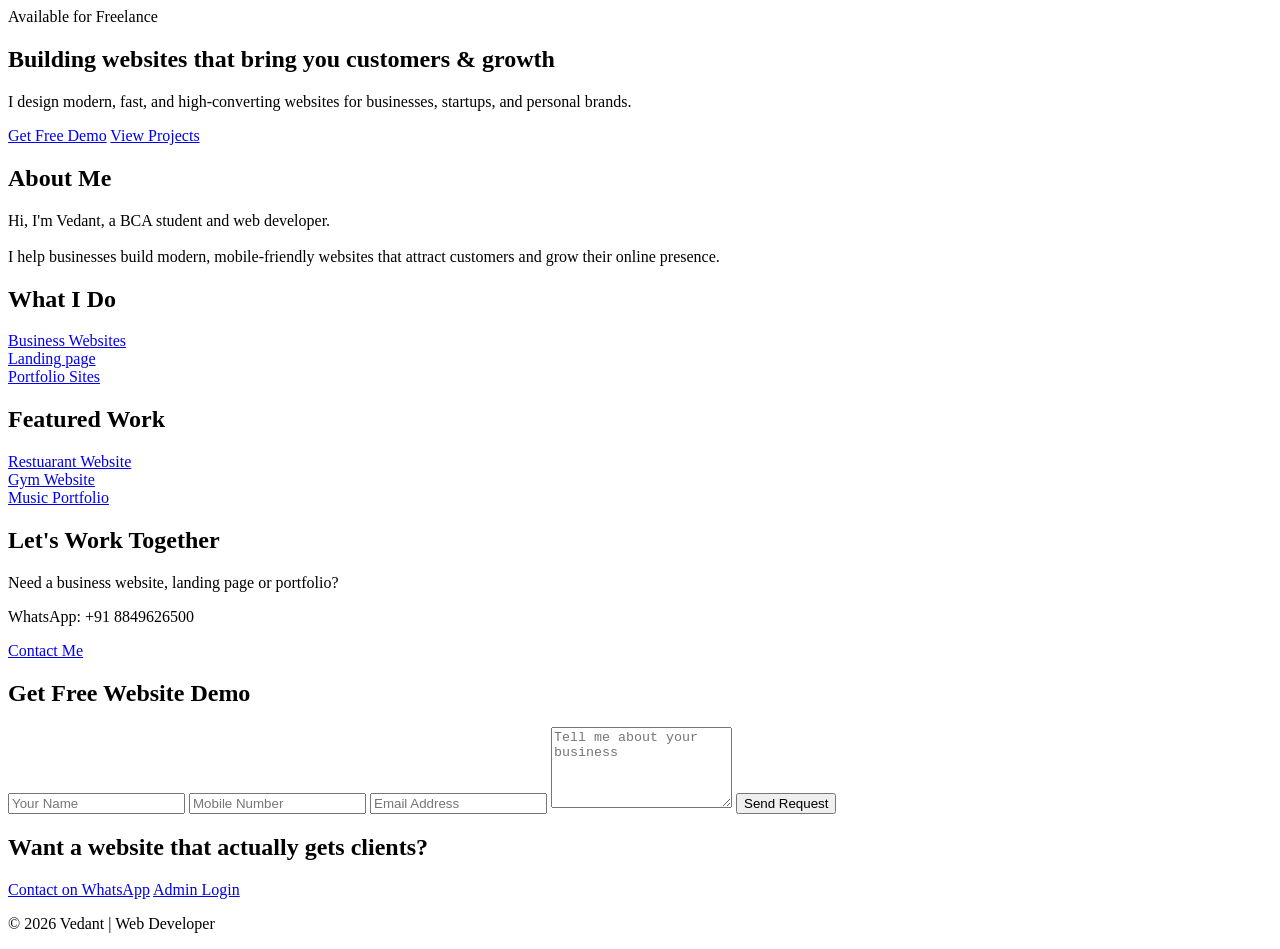
==== index.html @ 50d1637f "Add files via upload bussiness purpose" ====
<!DOCTYPE html>
<html lang="en">

<head>
    <meta charset="UTF-8">
    <meta name="viewport" content="width=device-width, initial-scale=1.0">
    <title>Vedant | Web Developer</title>
    <link rel="stylesheet" href="style.css">
</head>

<body>

    <!-- HERO -->
    <section class="hero">
        <div class="hero-inner">

            <div class="badge">Available for Freelance</div>

            <h1>Building websites that bring you customers & growth</h1>

            <p>
                I design modern, fast, and high-converting websites for businesses, startups, and personal brands.
            </p>

            <div class="buttons">
                <a href="https://wa.me/+918849626500" class="btn primary">Get Free Demo</a>
                <a href="#projects" class="btn secondary">View Projects</a>
            </div>

        </div>
    </section>

    <section class="about">
        <section class="section">
            <h2>About Me</h2>

            <div class="about-box">
                <p>
                    Hi, I'm Vedant, a BCA student and web developer.<br><br>
                    I help businesses build modern, mobile-friendly websites
                    that attract customers and grow their online presence.
                </p>
            </div>
        </section>


        <!-- SERVICES -->
        <section class="section">
            <h2>What I Do</h2>

            <div class="grid">



                <div class="card">
                    <a href="https://vj1961152-hue.github.io/new-bussiness-website/" target="_blank"> Business Websites

                    </a>
                </div>

                <div class="card">
                    <a href="https://vj1961152-hue.github.io/Landing-page/" target="_blank">
                        Landing page
                    </a>

                </div>
                <div class="card">
                    <a href="https://vj1961152-hue.github.io/Bussiness-portfolio/" target="_blank">
                        Portfolio Sites
                    </a>
                </div>
            </div>
        </section>

        <!-- PROJECTS -->
        <section class="section" id="projects">
            <h2>Featured Work</h2>

            <div class="grid">
                <div class="card big">
                    <a href="https://vj1961152-hue.github.io/Restaurant-bussiness/" target="_blank">
                        Restuarant Website

                    </a>

                </div>
                <div class="card big">
                    <a href="https://vj1961152-hue.github.io/Gym-bussiness/" target="_blank">

                        Gym Website
                    </a>
                </div>
                <div class="card big">
                    <a href="https://vj1961152-hue.github.io/music-label/" target="_blank">
                        Music Portfolio
                    </a>
                </div>
            </div>
        </section>
        <section class="section">
            <h2>Let's Work Together</h2>

            <p>Need a business website, landing page or portfolio?</p>

            <p>WhatsApp: +91 8849626500</p>

            <a href="https://wa.me/+918849626500" class="btn primary">
                Contact Me
            </a>
        </section>
        <!-- CONTACT FORM -->

        <section class="section" id="contact">
            <h2>Get Free Website Demo</h2>
            <form class="contact-form" onsubmit="sendToWhatsApp(event)">


                <input type="text" placeholder="Your Name" required>

                <input type="tel" placeholder="Mobile Number" required>

                <input type="email" placeholder="Email Address" required>

                <textarea placeholder="Tell me about your business" rows="5"></textarea>

                <button type="submit" class="btn primary">
                    Send Request
                </button>
            </form>
        </section>

        <!-- CTA -->
        <section class="cta">
            <h2>Want a website that actually gets clients?</h2>
            <a href="https://wa.me/+918849626500" class="btn primary">Contact on WhatsApp</a>
            <a href="admin-login.html" class="btn secondary">
                Admin Login
            </a>

        </section>


        <footer>
            <p>© 2026 Vedant | Web Developer</p>
        </footer>


        <script>
            function sendToWhatsApp(event) {
                event.preventDefault();

                let name = document.querySelector('input[type="text"]').value;
                let phone = document.querySelector('input[type="tel"]').value;
                let email = document.querySelector('input[type="email"]').value;
                let message = document.querySelector('textarea').value;

                let whatsappMessage =
                    `New Website Inquiry

Name: ${name}
Phone: ${phone}
Email: ${email}

Message:
${message}`;

                let url = `https://wa.me/918849626500?text=${encodeURIComponent(whatsappMessage)}`;

                window.open(url, "_blank");
            }
        </script>

</body>

</html>

</body>

</html>
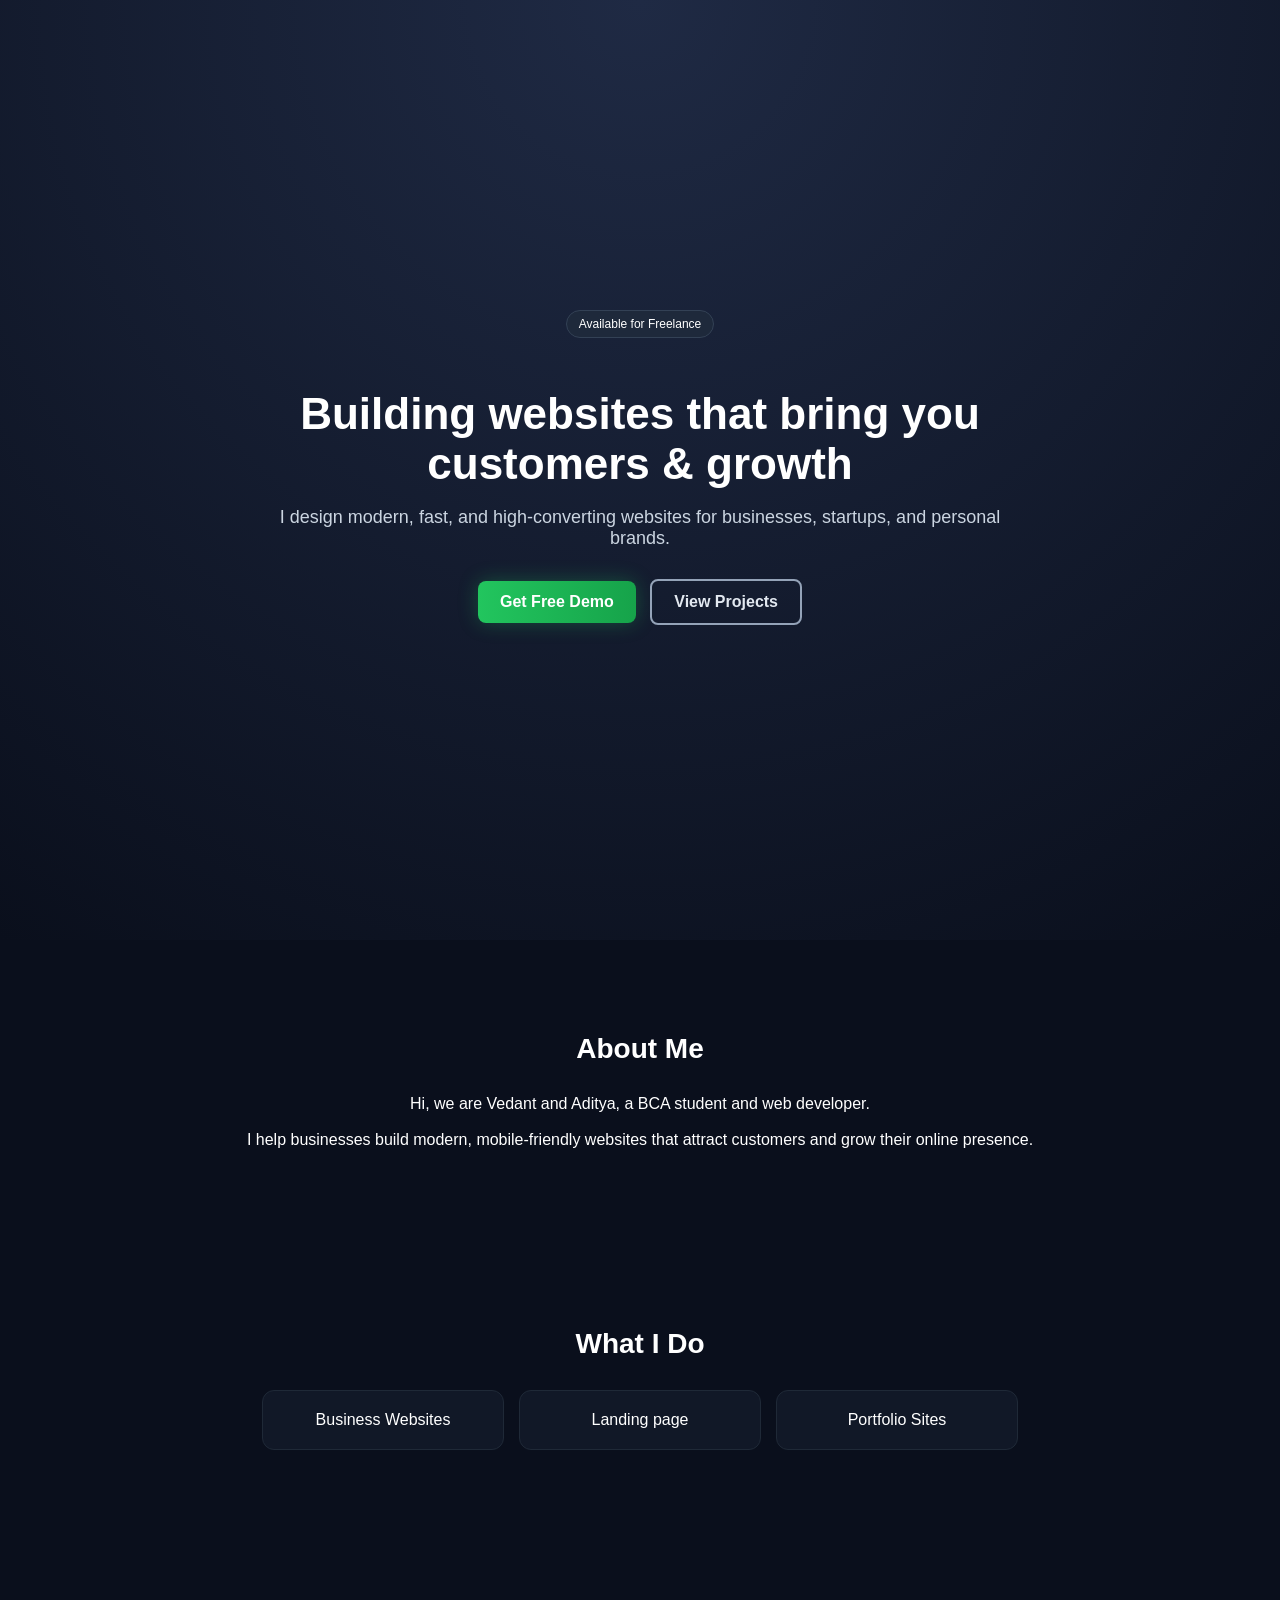
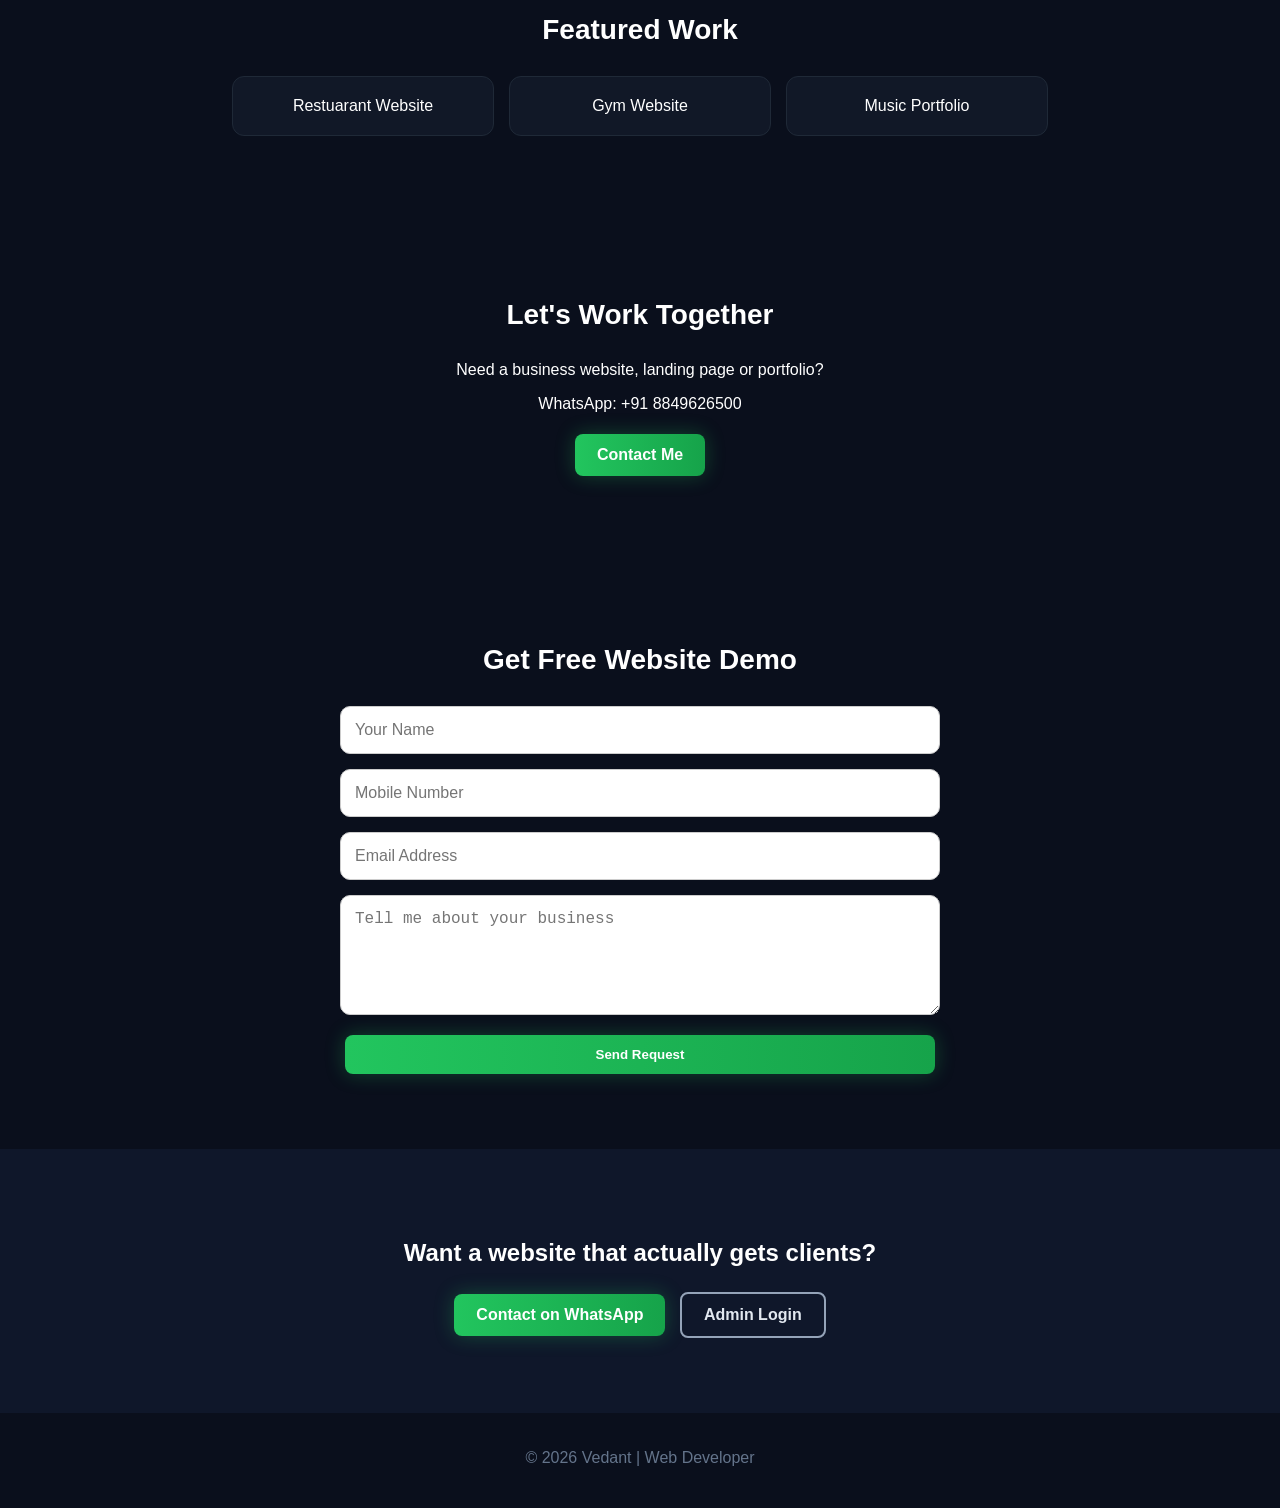
==== commit 25d6e4ac: "Update developer information and text content Updated the website to include both Vedant and Aditya " ====
--- a/index.html
+++ b/index.html
@@ -4,7 +4,7 @@
 <head>
     <meta charset="UTF-8">
     <meta name="viewport" content="width=device-width, initial-scale=1.0">
-    <title>Vedant | Web Developer</title>
+    <title>Vedant and Aditya | Web Developer</title>
     <link rel="stylesheet" href="style.css">
 </head>
 
@@ -36,7 +36,7 @@
 
             <div class="about-box">
                 <p>
-                    Hi, I'm Vedant, a BCA student and web developer.<br><br>
+                    Hi, we are Vedant and Aditya, a BCA student and web developer.<br><br>
                     I help businesses build modern, mobile-friendly websites
                     that attract customers and grow their online presence.
                 </p>
@@ -176,4 +176,4 @@
 
 </body>
 
-</html>+</html>
--- a/style.css
+++ b/style.css
@@ -0,0 +1,202 @@
+body {
+    margin: 0;
+    font-family: Arial;
+    background: #0a0f1c;
+    color: white;
+}
+
+/* HERO */
+.hero {
+    height: 100vh;
+    display: flex;
+    justify-content: center;
+    align-items: center;
+    text-align: center;
+    padding: 20px;
+    background: radial-gradient(circle at top, #1f2a44, #0a0f1c);
+}
+
+.hero-inner {
+    max-width: 750px;
+}
+
+.badge {
+    display: inline-block;
+    padding: 6px 12px;
+    background: #1e293b;
+    border: 1px solid #334155;
+    border-radius: 20px;
+    font-size: 12px;
+    margin-bottom: 15px;
+}
+
+.hero h1 {
+    font-size: 44px;
+    margin-bottom: 15px;
+}
+
+.hero p {
+    color: #cbd5e1;
+    font-size: 18px;
+}
+
+/* BUTTONS */
+.buttons {
+    margin-top: 25px;
+}
+
+.btn {
+    padding: 12px 22px;
+    border-radius: 8px;
+    text-decoration: none;
+    font-weight: bold;
+    margin: 5px;
+    display: inline-block;
+}
+
+.primary {
+    background: linear-gradient(90deg, #22c55e, #16a34a);
+    color: white;
+    box-shadow: 0 0 20px rgba(34, 197, 94, 0.3);
+}
+
+.secondary {
+    border: 2px solid #94a3b8;
+    color: #e2e8f0;
+}
+
+/* SECTIONS */
+.section {
+    padding: 70px 20px;
+    text-align: center;
+}
+
+.section h2 {
+    font-size: 28px;
+    margin-bottom: 30px;
+}
+
+/* GRID */
+.grid {
+    display: flex;
+    justify-content: center;
+    flex-wrap: wrap;
+    gap: 15px;
+}
+
+/* CARDS */
+.card {
+    background: #111827;
+    padding: 20px;
+    border-radius: 12px;
+    width: 200px;
+    border: 1px solid #1f2937;
+    transition: 0.3s;
+}
+
+.card:hover {
+    transform: translateY(-5px);
+    border-color: #22c55e;
+}
+
+.card a {
+    text-decoration: none;
+    color: white;
+}
+
+.big {
+    width: 220px;
+}
+
+/* CTA */
+.cta {
+    padding: 70px 20px;
+    text-align: center;
+    background: #0f172a;
+}
+
+footer {
+    text-align: center;
+    padding: 20px;
+    color: #64748b;
+}
+
+.contact-form {
+    max-width: 600px;
+    margin: auto;
+    display: flex;
+    flex-direction: column;
+    gap: 15px;
+}
+
+.contact-form input,
+.contact-form textarea {
+    padding: 14px;
+    border: 1px solid #ccc;
+    border-radius: 10px;
+    font-size: 16px;
+}
+
+.contact-form button {
+    border: none;
+    cursor: pointer;
+}
+
+.section {
+    text-align: center;
+    gap: 15px;
+}
+
+.request-grid {
+    display: grid;
+    grid-template-columns: repeat(3, 1fr);
+    gap: 40px;
+    max-width: 1200px;
+    margin: 0 auto;
+}
+
+.back-btn {
+    position: absolute;
+    top: 20px;
+    left: 20px;
+    font-size: 28px;
+    display: inline-flex;
+    align-items: center;
+    gap: 8px;
+    text-decoration: none;
+    color: white;
+    font-size: 16px;
+    font-weight: bold;
+    margin-bottom: 20px;
+    transition: 0.3s;
+    z-index: 1000;
+}
+
+.back-btn:hover {
+    transform: translateX(-5px);
+
+}
+
+@media (max-width: 600px) {
+    .hero {
+        padding: 15px;
+    }
+
+    .hero h1 {
+        font-size: 30px;
+    }
+
+    .hero p {
+        font-size: 16px;
+    }
+
+    .request-grid {
+        grid-template-columns: 1fr;
+        gap: 20px;
+    }
+
+    .card,
+    .big {
+        width: auto;
+    }
+}
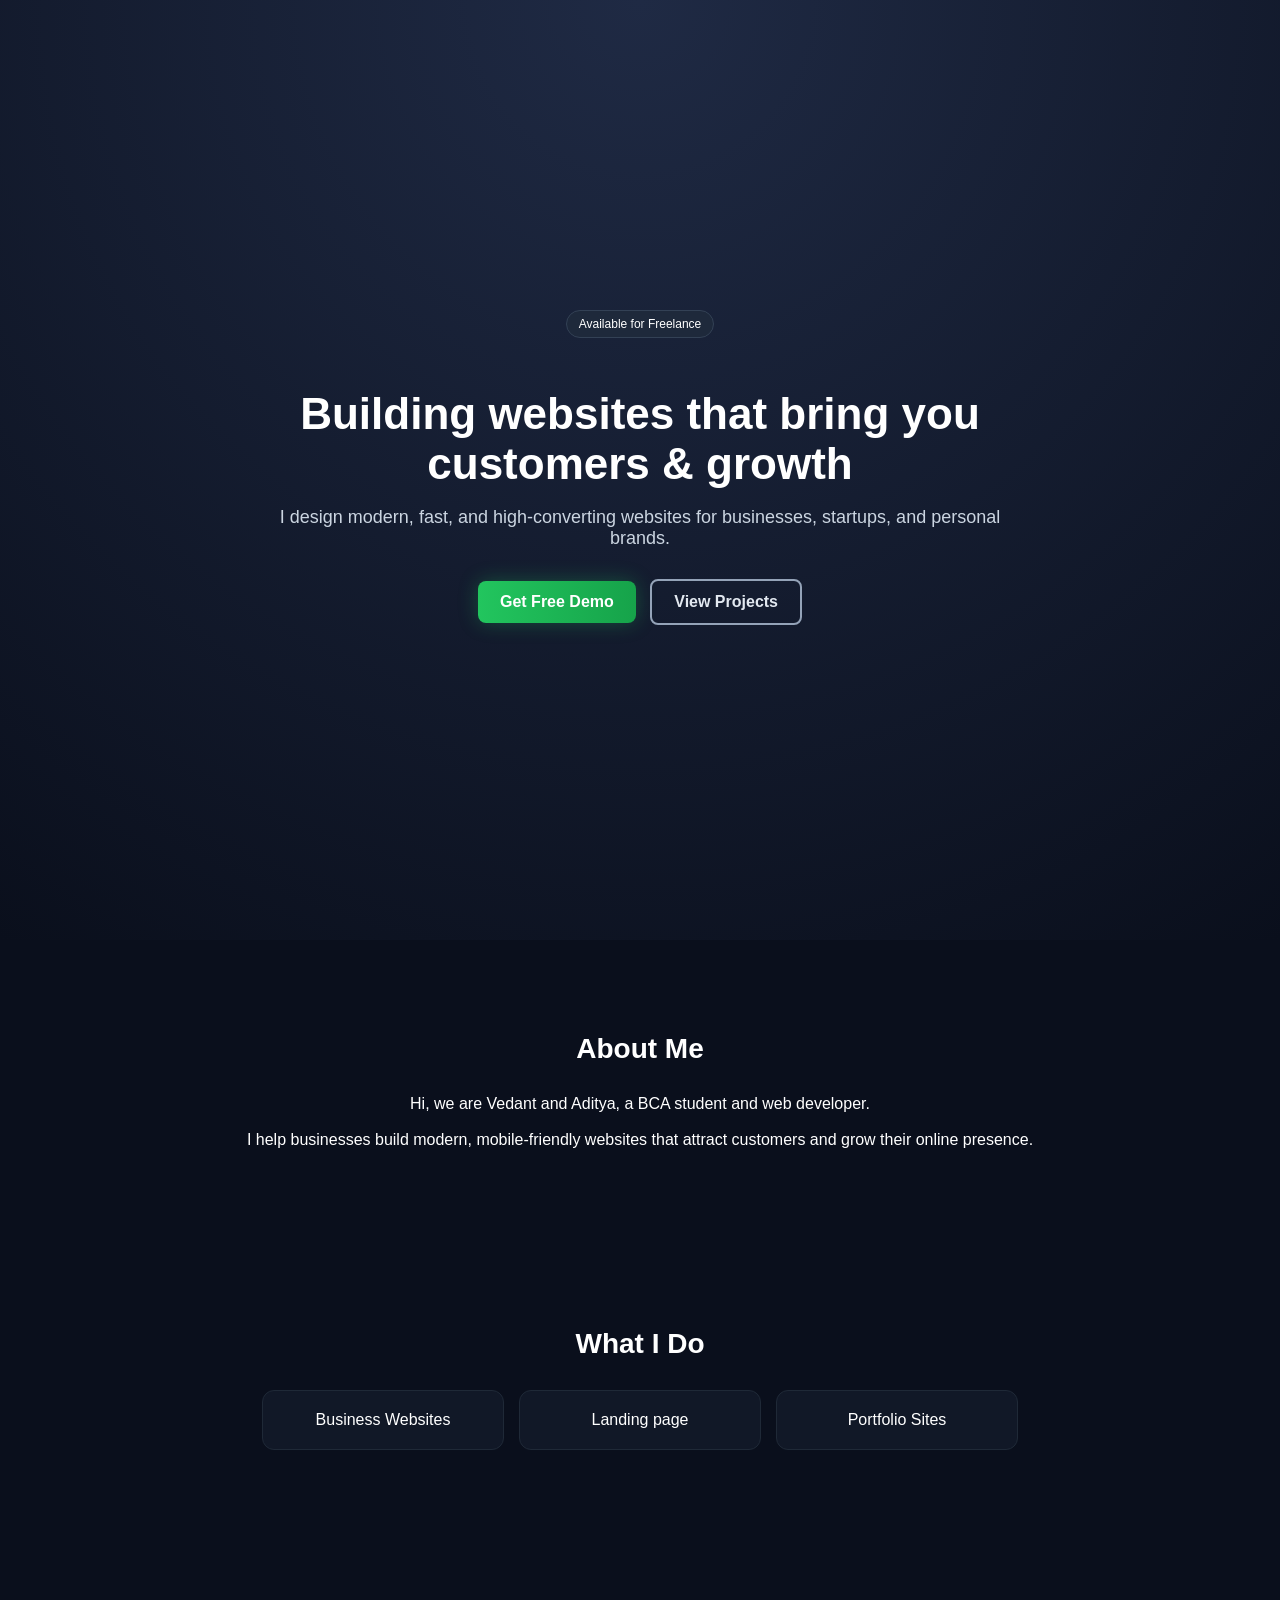
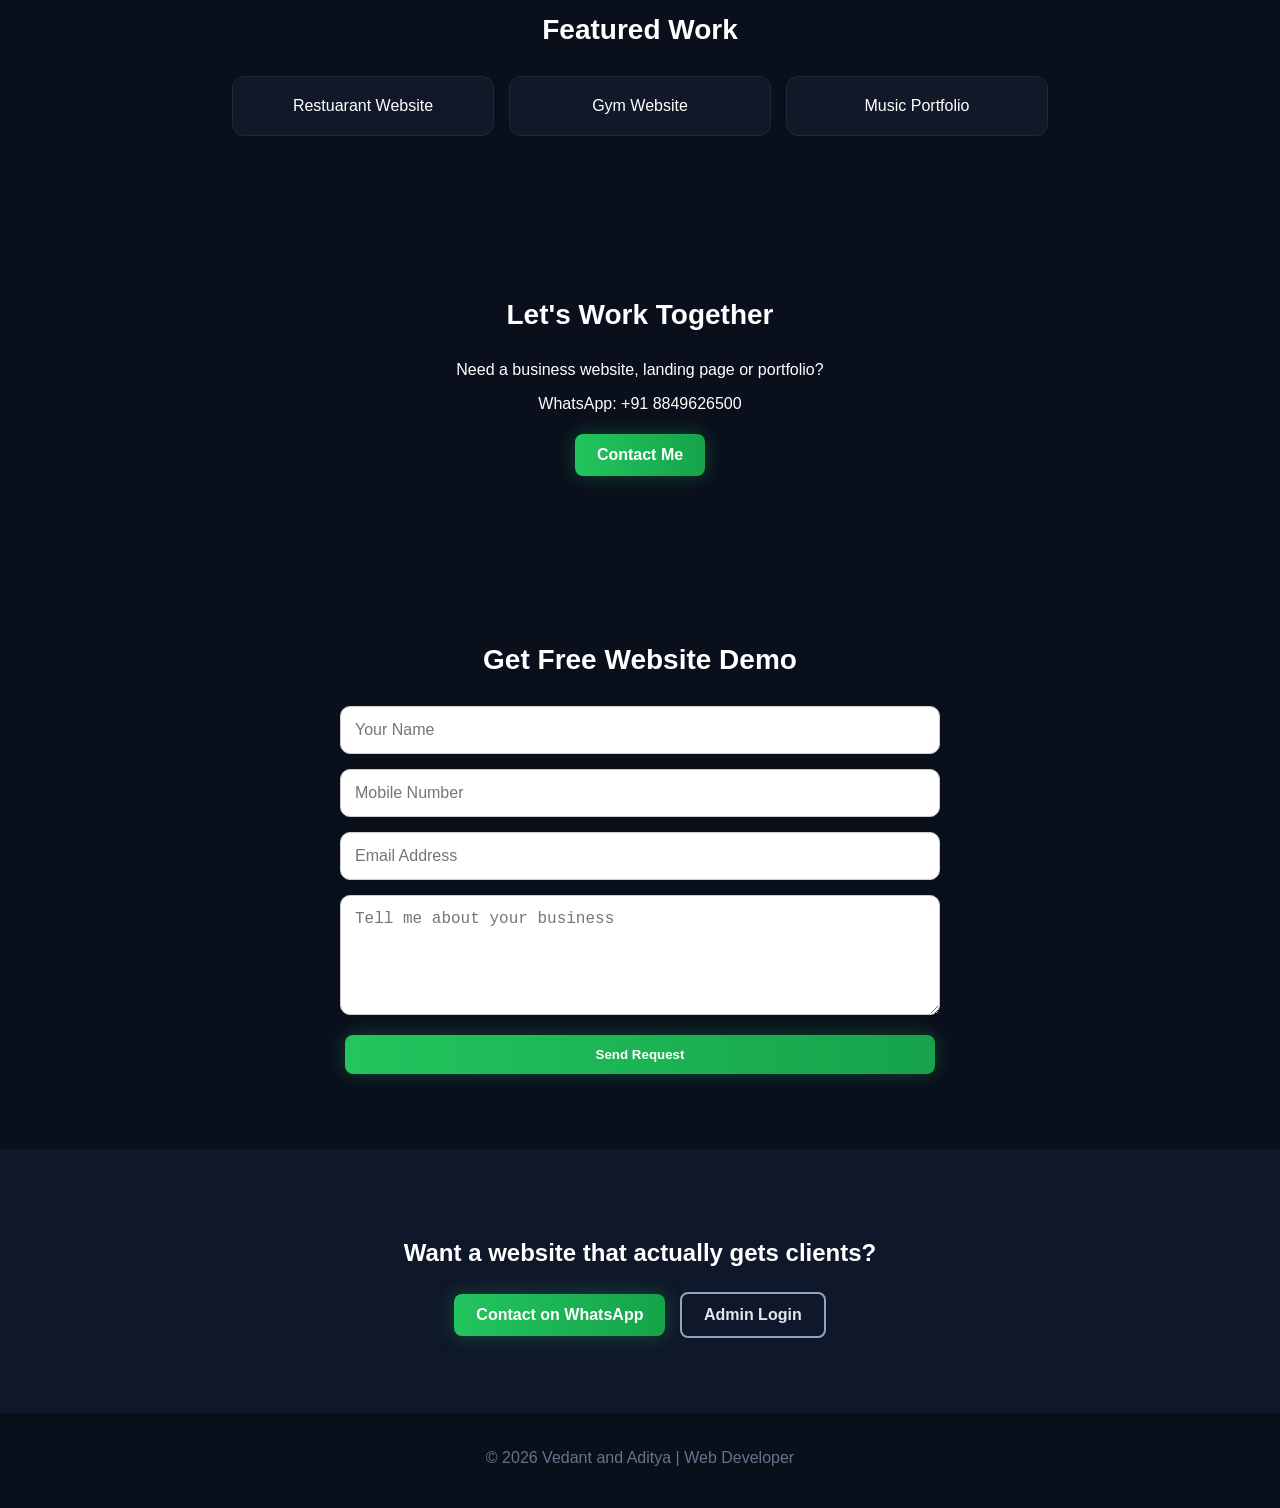
==== commit a82a6f25: "Fix HTML encoding issues in index.html" ====
--- a/index.html
+++ b/index.html
@@ -141,7 +141,7 @@
 
 
         <footer>
-            <p>© 2026 Vedant | Web Developer</p>
+            <p>© 2026 Vedant and Aditya | Web Developer</p>
         </footer>
 
 
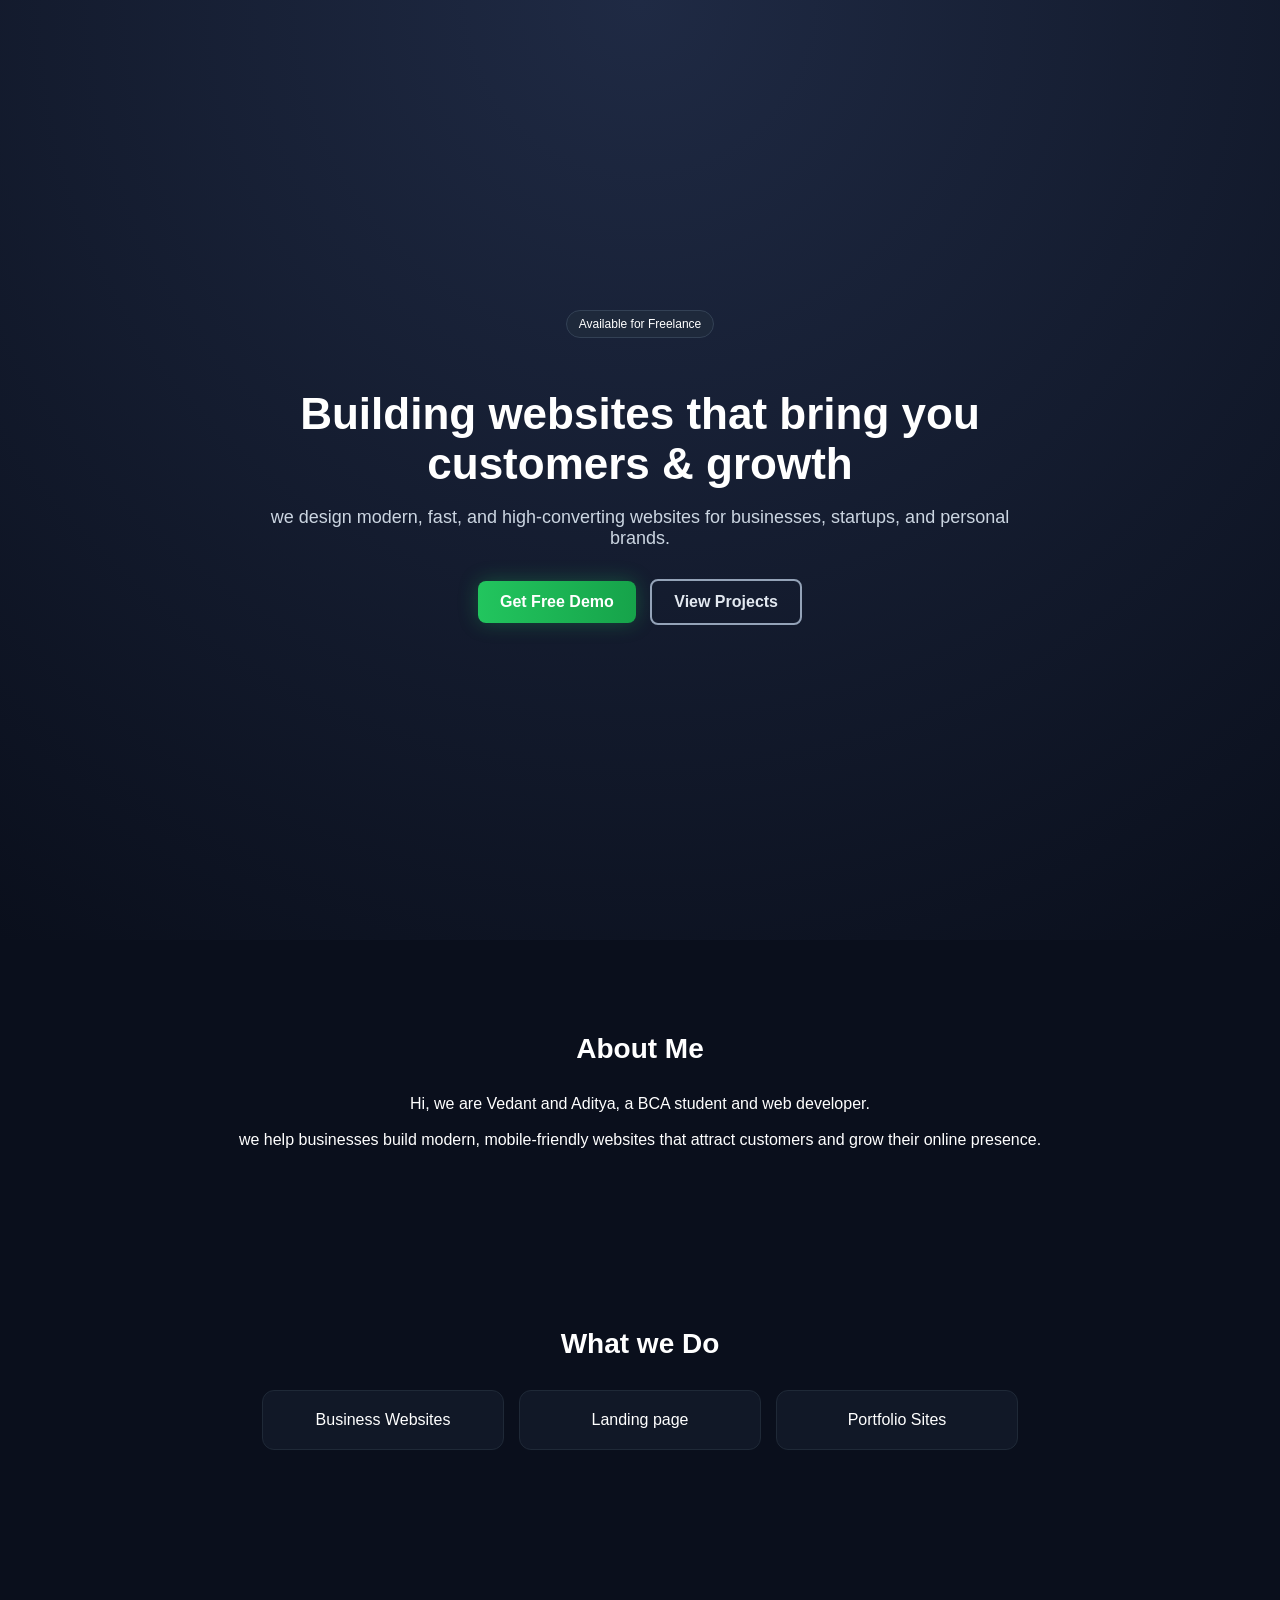
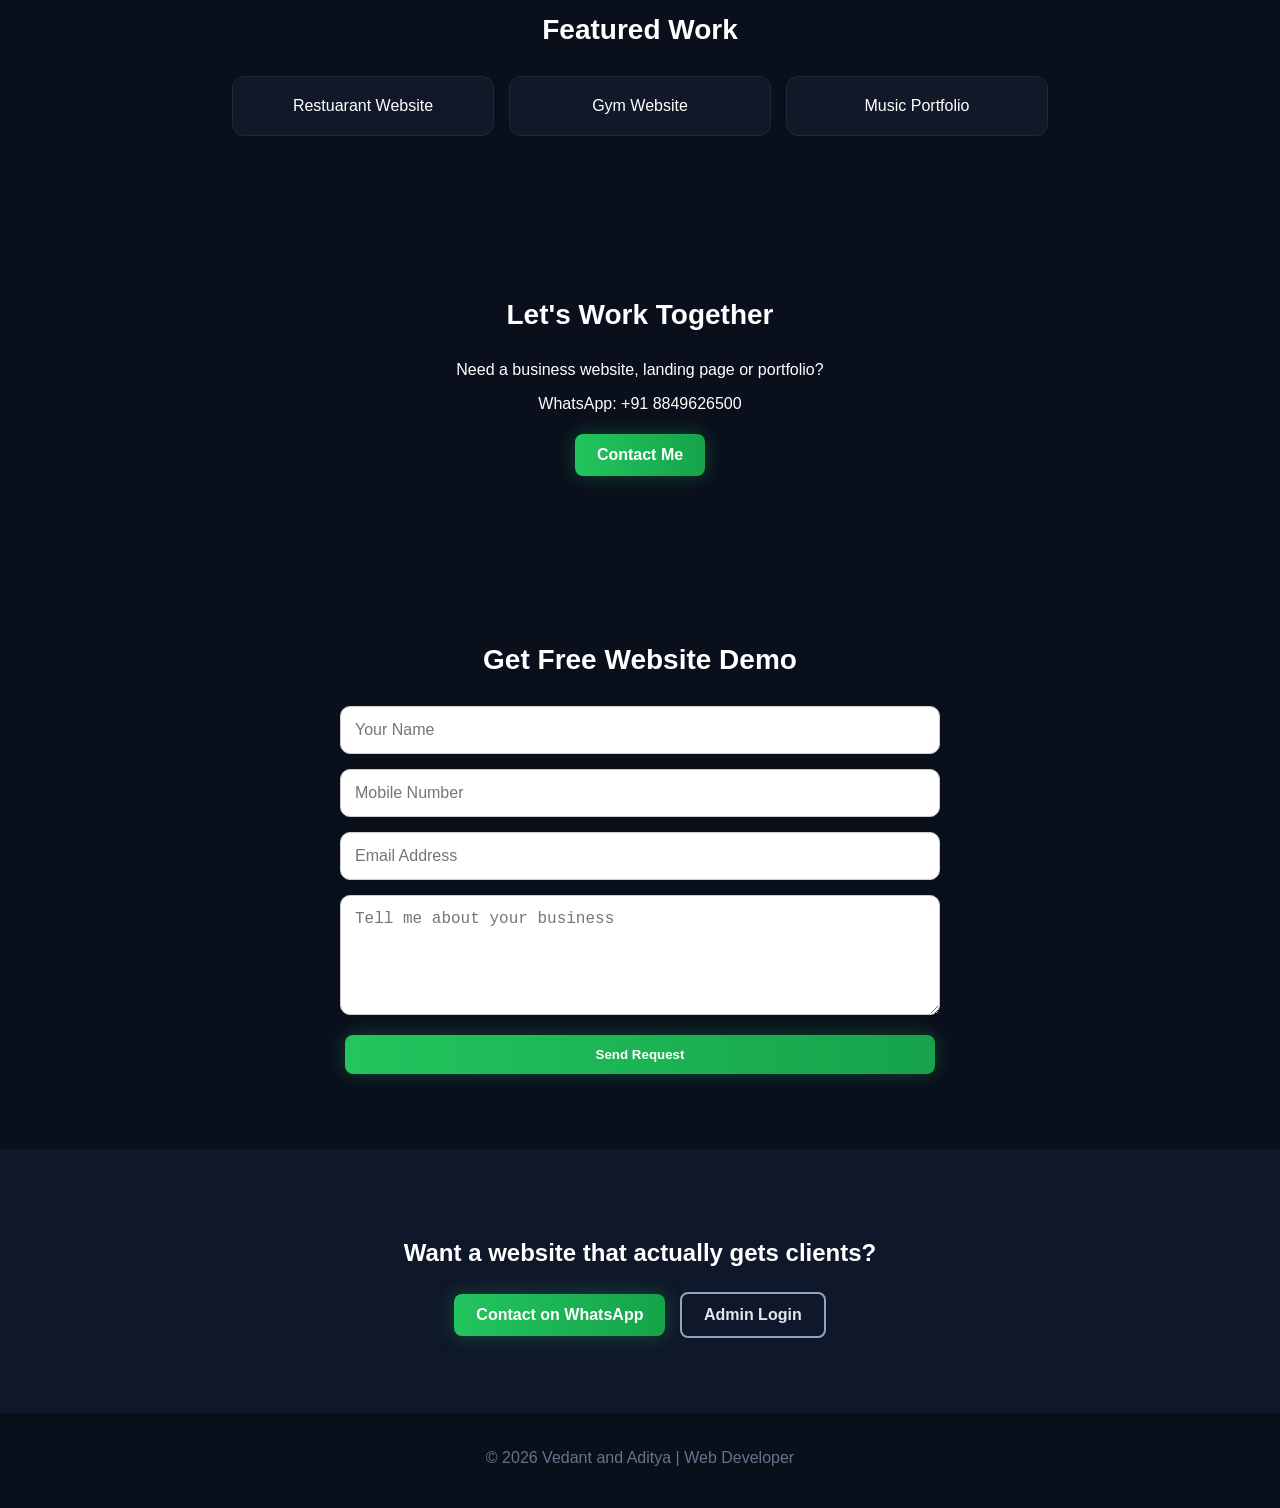
==== commit c9482be4: "Update text for consistency and clarity Replaced all instances of 'I' with 'we' for consistency and " ====
--- a/index.html
+++ b/index.html
@@ -19,7 +19,7 @@
             <h1>Building websites that bring you customers & growth</h1>
 
             <p>
-                I design modern, fast, and high-converting websites for businesses, startups, and personal brands.
+                we design modern, fast, and high-converting websites for businesses, startups, and personal brands.
             </p>
 
             <div class="buttons">
@@ -37,7 +37,7 @@
             <div class="about-box">
                 <p>
                     Hi, we are Vedant and Aditya, a BCA student and web developer.<br><br>
-                    I help businesses build modern, mobile-friendly websites
+                    we help businesses build modern, mobile-friendly websites
                     that attract customers and grow their online presence.
                 </p>
             </div>
@@ -46,7 +46,7 @@
 
         <!-- SERVICES -->
         <section class="section">
-            <h2>What I Do</h2>
+            <h2>What we Do</h2>
 
             <div class="grid">
 
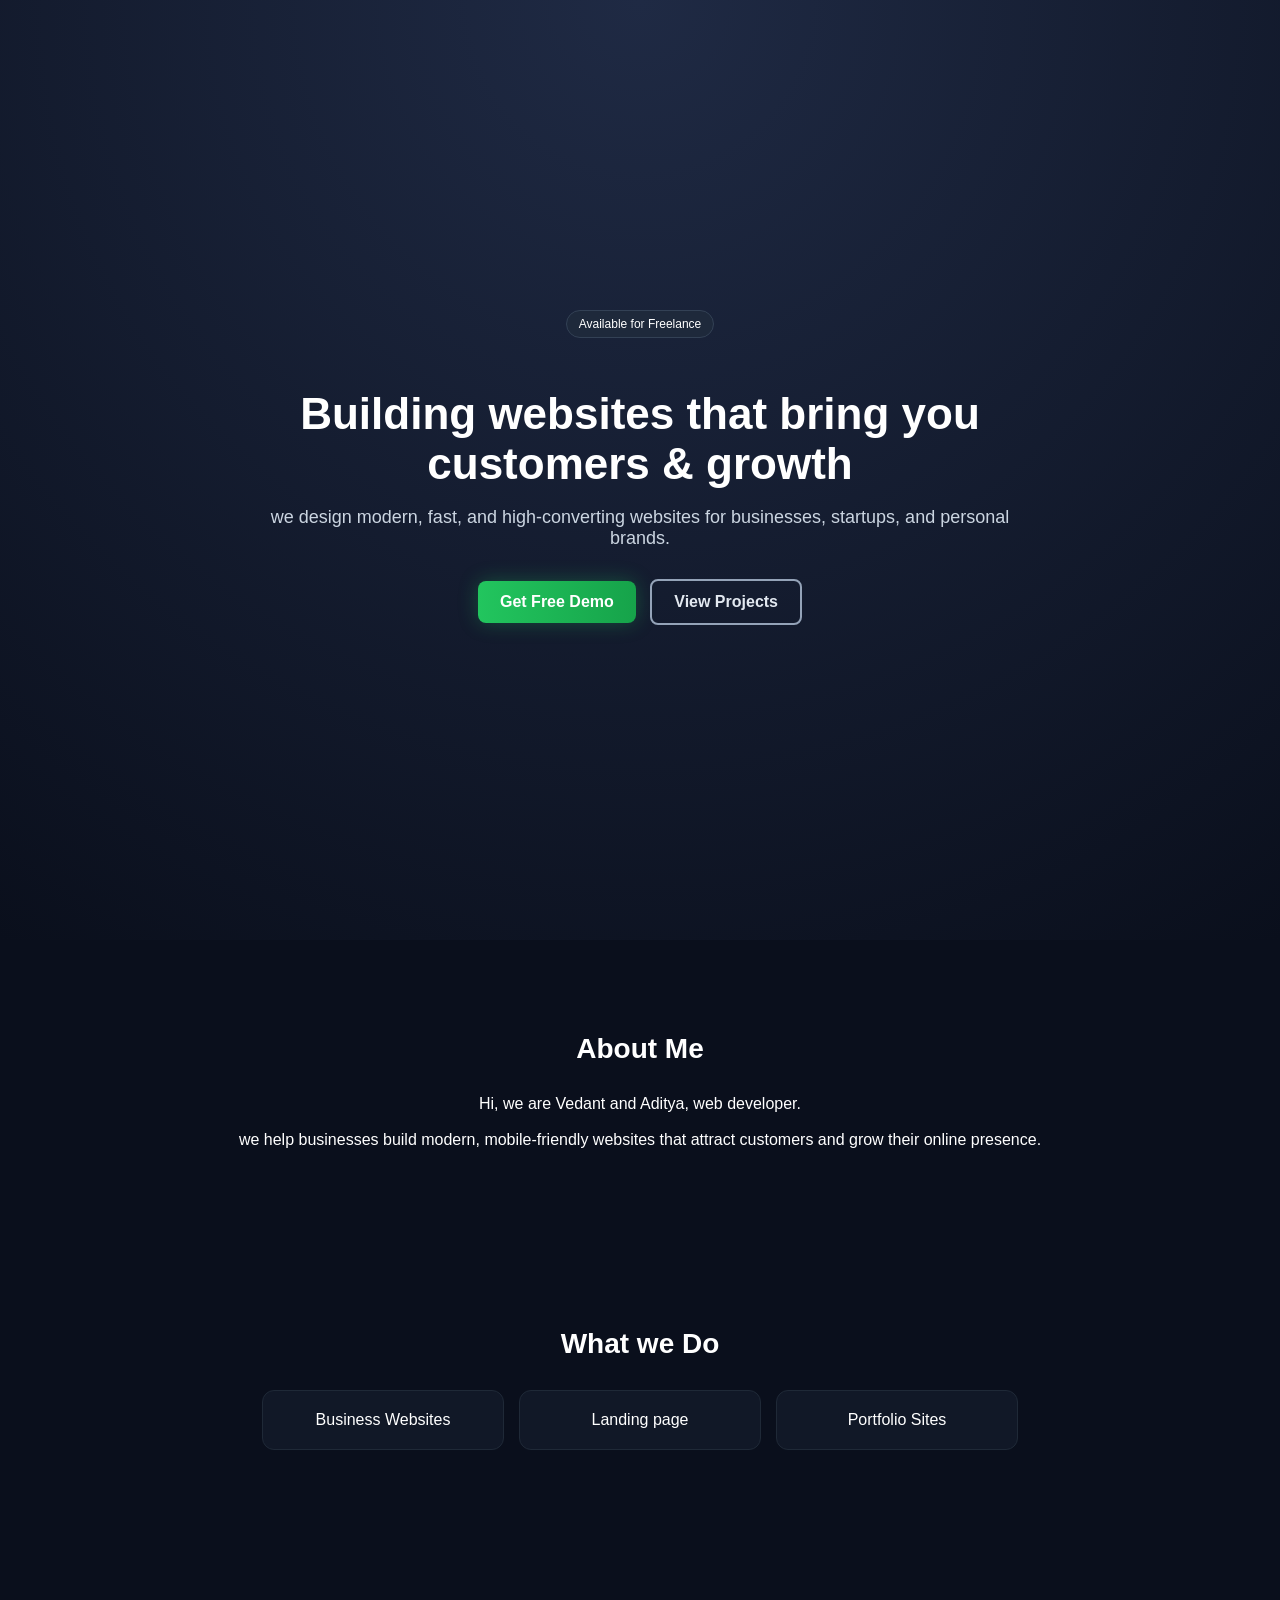
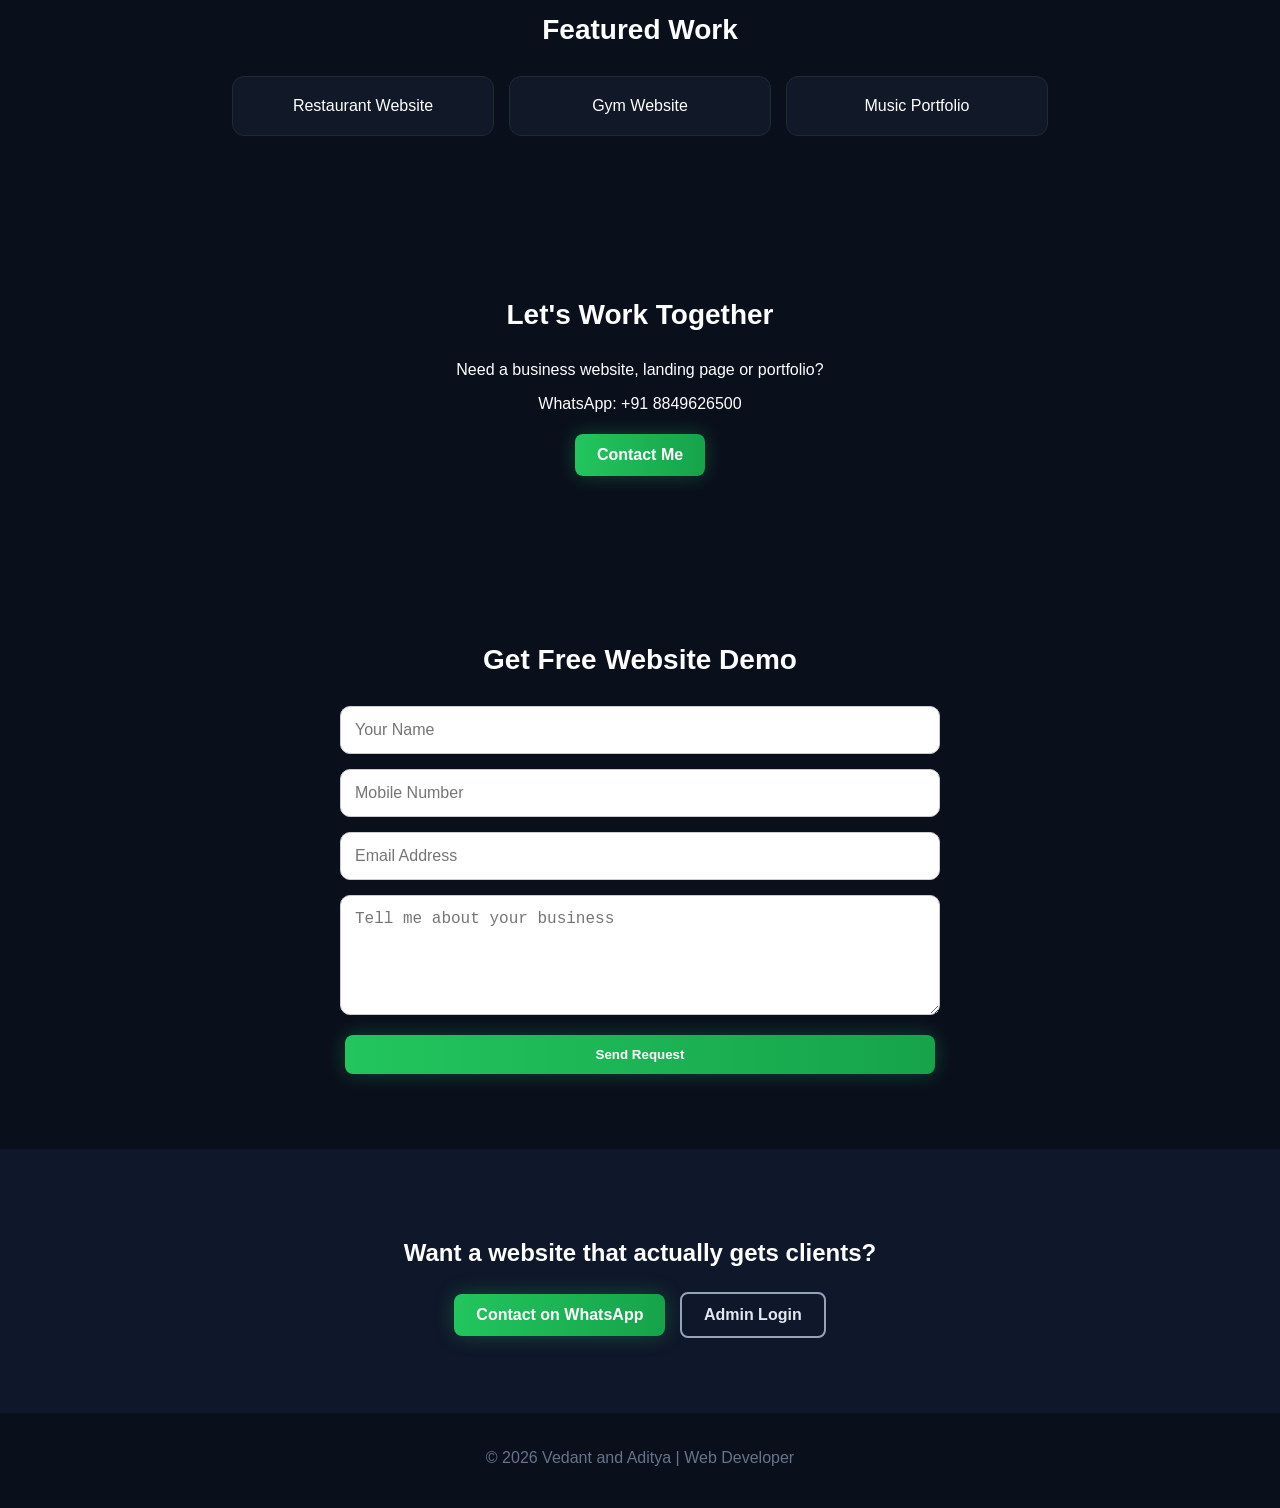
==== commit 9a56e299: "Update index.html" ====
--- a/index.html
+++ b/index.html
@@ -36,7 +36,7 @@
 
             <div class="about-box">
                 <p>
-                    Hi, we are Vedant and Aditya, a BCA student and web developer.<br><br>
+                    Hi, we are Vedant and Aditya, web developer.<br><br>
                     we help businesses build modern, mobile-friendly websites
                     that attract customers and grow their online presence.
                 </p>
@@ -79,7 +79,7 @@
             <div class="grid">
                 <div class="card big">
                     <a href="https://vj1961152-hue.github.io/Restaurant-bussiness/" target="_blank">
-                        Restuarant Website
+                        Restaurant Website
 
                     </a>
 
